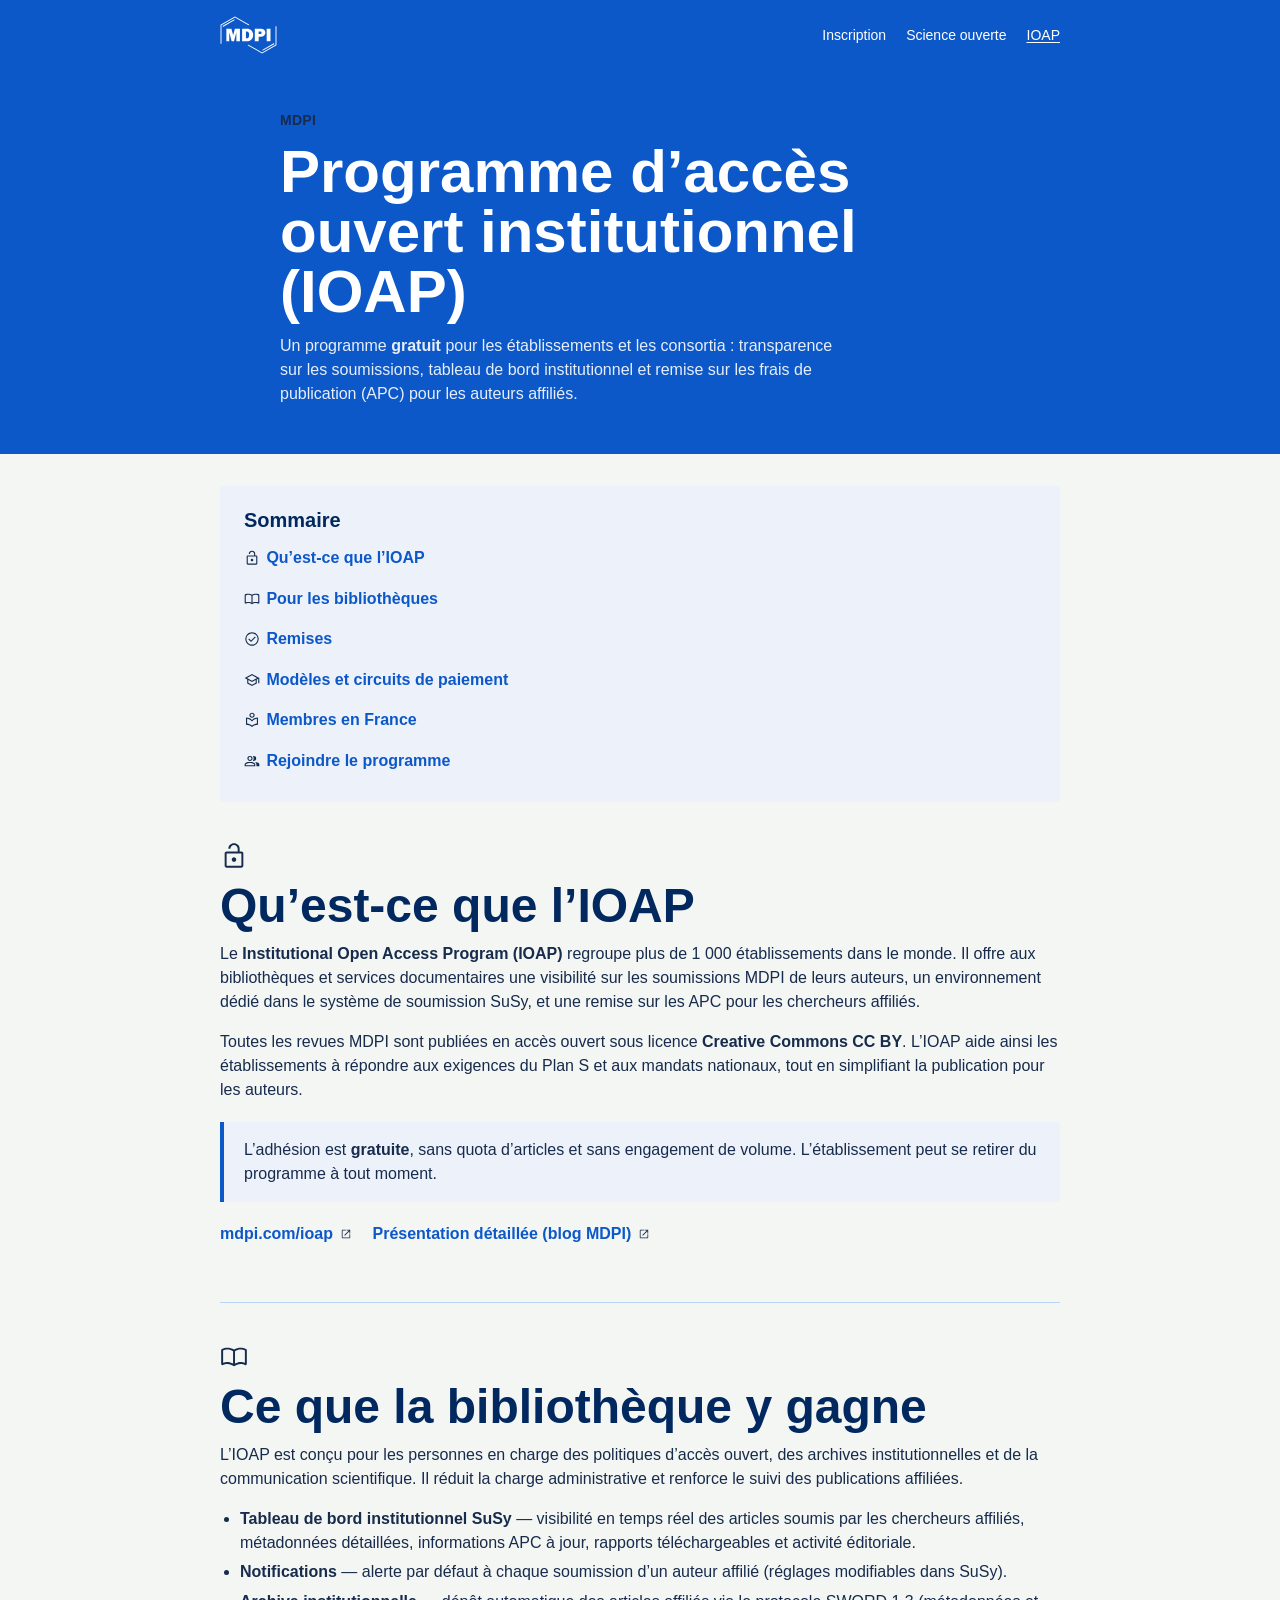
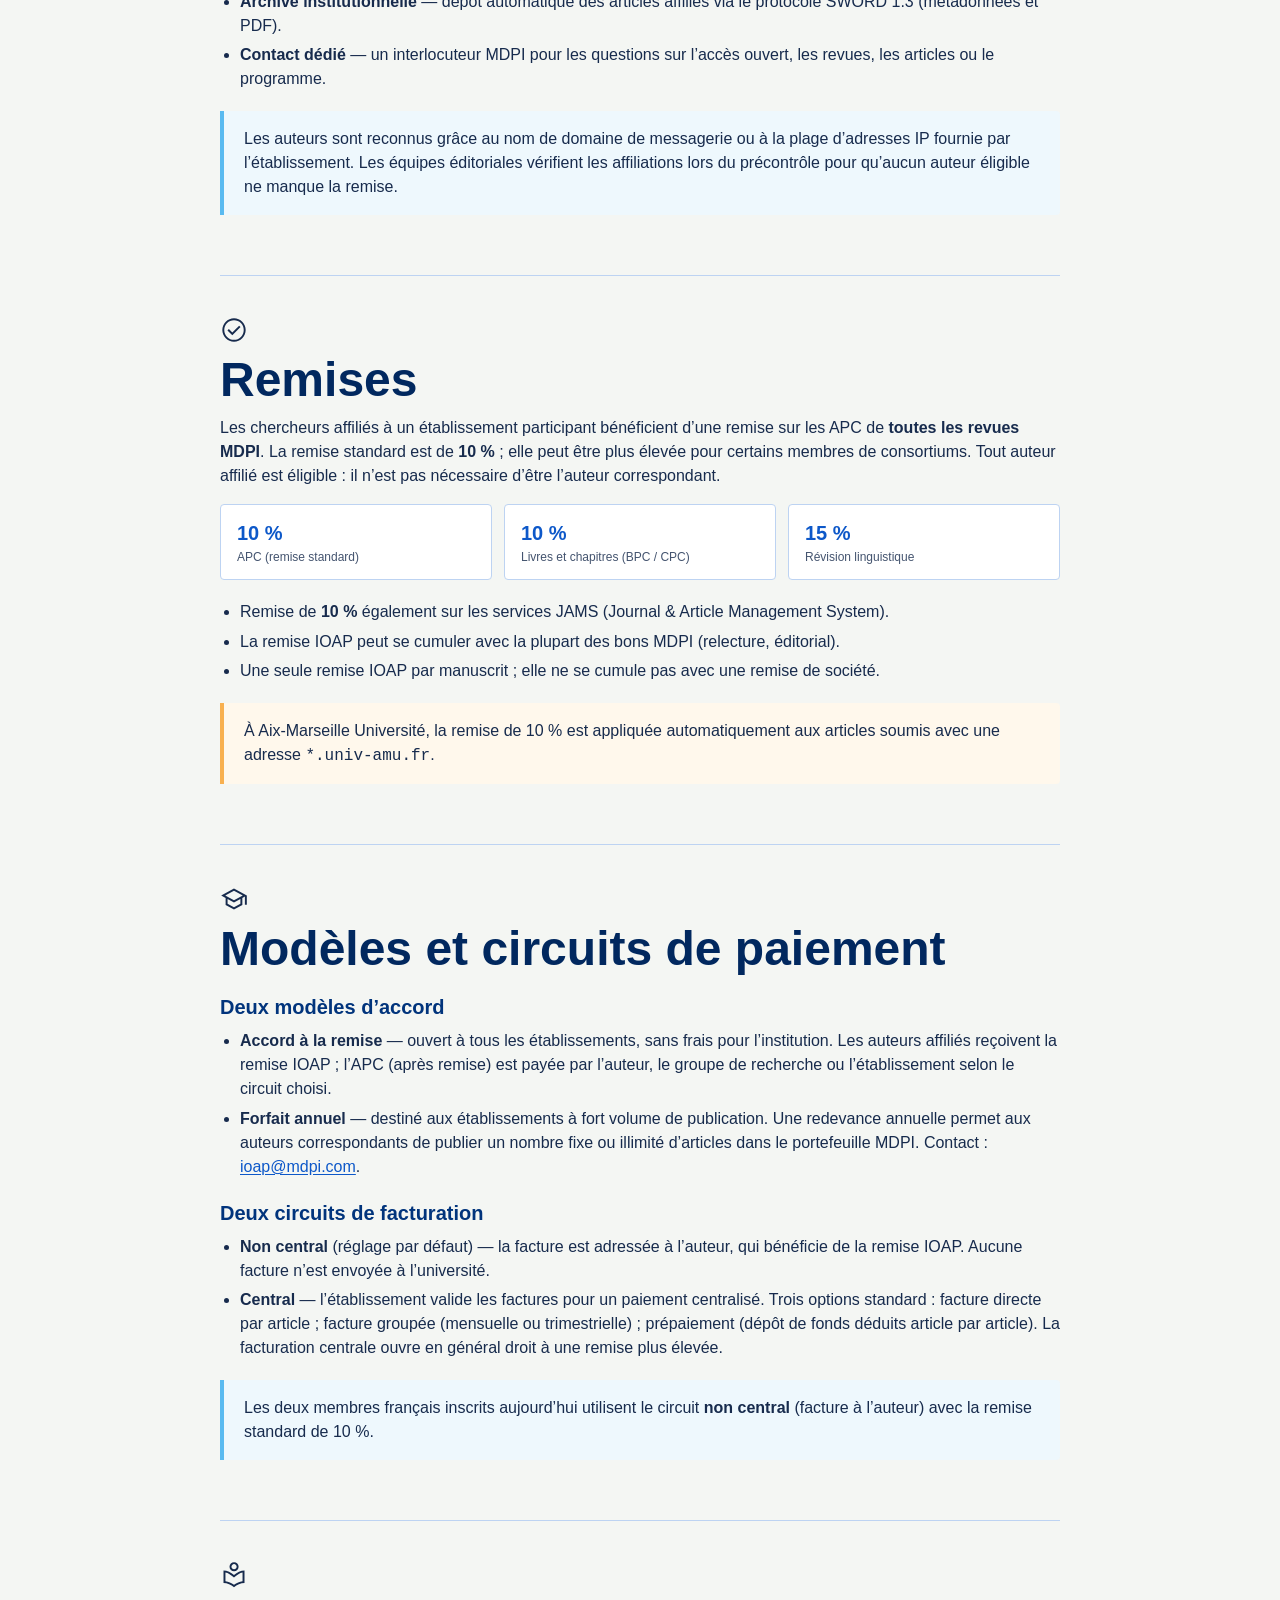
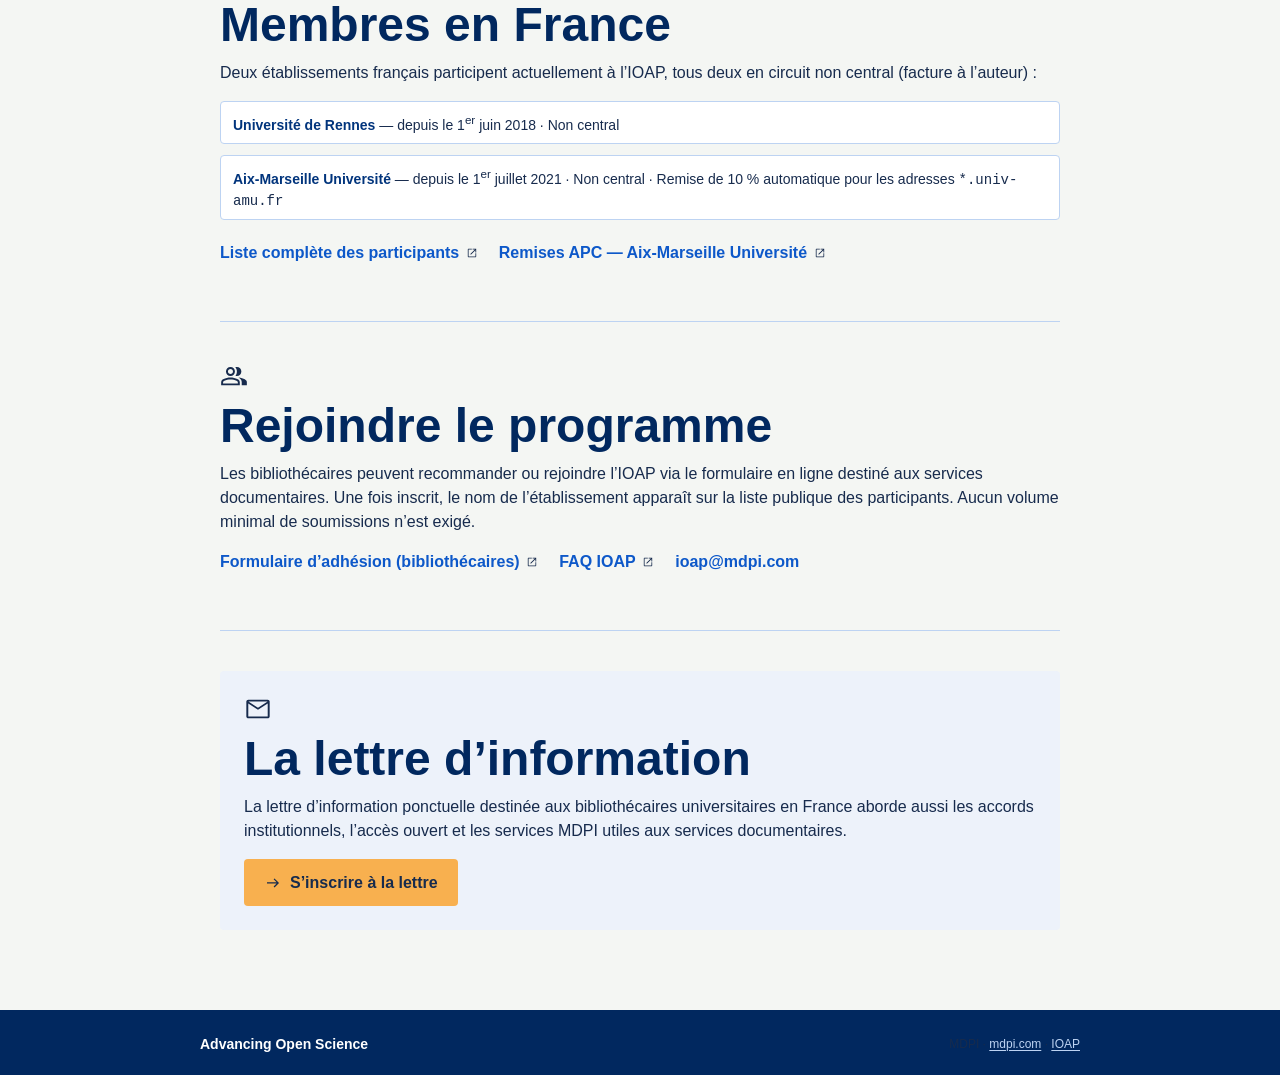
==== ioap.html @ bccba644 "include a dedicated page for IOAP" ====
<!DOCTYPE html>
<html lang="fr">
  <head>
    <meta charset="utf-8" />
    <meta name="viewport" content="width=device-width, initial-scale=1" />
    <title>Programme IOAP MDPI — Accès ouvert institutionnel</title>
    <meta
      name="description"
      content="Le programme d’accès ouvert institutionnel (IOAP) de MDPI : remises APC, tableau de bord SuSy, modèles de paiement et membres français."
    />
    <link rel="stylesheet" href="./styles.css" />
  </head>
  <body>
    <header class="site-header">
      <div class="header-inner">
        <a href="./index.html" aria-label="MDPI — Accueil">
          <img
            class="logo"
            src="./assets/logos/MDPI-logo-White.svg"
            alt="MDPI"
            width="120"
            height="35"
          />
        </a>
        <nav class="site-nav" aria-label="Navigation principale">
          <a href="./index.html">Inscription</a>
          <a href="./science-ouverte.html">Science ouverte</a>
          <a href="./ioap.html" aria-current="page">IOAP</a>
        </nav>
      </div>
    </header>

    <section class="hero">
      <div class="hero-inner">
        <p class="brand">MDPI</p>
        <h1>Programme d’accès ouvert institutionnel (IOAP)</h1>
        <p class="lede">
          Un programme <strong>gratuit</strong> pour les établissements et les
          consortia : transparence sur les soumissions, tableau de bord
          institutionnel et remise sur les frais de publication (APC) pour les
          auteurs affiliés.
        </p>
      </div>
    </section>

    <main class="main main-wide">
      <nav class="overview" aria-label="Sommaire IOAP">
        <h2>Sommaire</h2>
        <ul>
          <li>
            <a href="#presentation">
              <img class="icon-inline" src="./assets/icons/padlock-open.svg" alt="" />
              Qu’est-ce que l’IOAP
            </a>
          </li>
          <li>
            <a href="#bibliotheques">
              <img class="icon-inline" src="./assets/icons/library.svg" alt="" />
              Pour les bibliothèques
            </a>
          </li>
          <li>
            <a href="#remises">
              <img class="icon-inline" src="./assets/icons/check-circle.svg" alt="" />
              Remises
            </a>
          </li>
          <li>
            <a href="#modeles">
              <img class="icon-inline" src="./assets/icons/layers.svg" alt="" />
              Modèles et circuits de paiement
            </a>
          </li>
          <li>
            <a href="#france">
              <img class="icon-inline" src="./assets/icons/school.svg" alt="" />
              Membres en France
            </a>
          </li>
          <li>
            <a href="#rejoindre">
              <img class="icon-inline" src="./assets/icons/group.svg" alt="" />
              Rejoindre le programme
            </a>
          </li>
        </ul>
      </nav>

      <section class="section" id="presentation">
        <img
          class="section-icon"
          src="./assets/icons/padlock-open.svg"
          alt=""
          width="28"
          height="28"
        />
        <h2>Qu’est-ce que l’IOAP</h2>
        <p>
          Le <strong>Institutional Open Access Program (IOAP)</strong> regroupe
          plus de 1&nbsp;000 établissements dans le monde. Il offre aux
          bibliothèques et services documentaires une visibilité sur les
          soumissions MDPI de leurs auteurs, un environnement dédié dans le
          système de soumission SuSy, et une remise sur les APC pour les
          chercheurs affiliés.
        </p>
        <p>
          Toutes les revues MDPI sont publiées en accès ouvert sous licence
          <strong>Creative Commons CC BY</strong>. L’IOAP aide ainsi les
          établissements à répondre aux exigences du Plan&nbsp;S et aux mandats
          nationaux, tout en simplifiant la publication pour les auteurs.
        </p>
        <div class="callout">
          <p>
            L’adhésion est <strong>gratuite</strong>, sans quota d’articles et
            sans engagement de volume. L’établissement peut se retirer du
            programme à tout moment.
          </p>
        </div>
        <div class="links-inline">
          <a href="https://www.mdpi.com/ioap">
            mdpi.com/ioap
            <img class="icon-inline" src="./assets/icons/external-link.svg" alt="" />
          </a>
          <a href="https://blog.mdpi.com/2025/05/28/ioap-explained/">
            Présentation détaillée (blog MDPI)
            <img class="icon-inline" src="./assets/icons/external-link.svg" alt="" />
          </a>
        </div>
      </section>

      <section class="section" id="bibliotheques">
        <img
          class="section-icon"
          src="./assets/icons/library.svg"
          alt=""
          width="28"
          height="28"
        />
        <h2>Ce que la bibliothèque y gagne</h2>
        <p>
          L’IOAP est conçu pour les personnes en charge des politiques d’accès
          ouvert, des archives institutionnelles et de la communication
          scientifique. Il réduit la charge administrative et renforce le suivi
          des publications affiliées.
        </p>
        <ul>
          <li>
            <strong>Tableau de bord institutionnel SuSy</strong> — visibilité en
            temps réel des articles soumis par les chercheurs affiliés,
            métadonnées détaillées, informations APC à jour, rapports
            téléchargeables et activité éditoriale.
          </li>
          <li>
            <strong>Notifications</strong> — alerte par défaut à chaque
            soumission d’un auteur affilié (réglages modifiables dans SuSy).
          </li>
          <li>
            <strong>Archive institutionnelle</strong> — dépôt automatique des
            articles affiliés via le protocole SWORD&nbsp;1.3 (métadonnées et
            PDF).
          </li>
          <li>
            <strong>Contact dédié</strong> — un interlocuteur MDPI pour les
            questions sur l’accès ouvert, les revues, les articles ou le
            programme.
          </li>
        </ul>
        <div class="callout callout-note">
          <p>
            Les auteurs sont reconnus grâce au nom de domaine de messagerie ou à
            la plage d’adresses IP fournie par l’établissement. Les équipes
            éditoriales vérifient les affiliations lors du précontrôle pour
            qu’aucun auteur éligible ne manque la remise.
          </p>
        </div>
      </section>

      <section class="section" id="remises">
        <img
          class="section-icon"
          src="./assets/icons/check-circle.svg"
          alt=""
          width="28"
          height="28"
        />
        <h2>Remises</h2>
        <p>
          Les chercheurs affiliés à un établissement participant bénéficient
          d’une remise sur les APC de <strong>toutes les revues MDPI</strong>.
          La remise standard est de <strong>10&nbsp;%</strong> ; elle peut être
          plus élevée pour certains membres de consortiums. Tout auteur affilié
          est éligible : il n’est pas nécessaire d’être l’auteur correspondant.
        </p>
        <div class="metrics" aria-label="Remises IOAP">
          <div class="metric">
            <span class="value">10&nbsp;%</span>
            <span class="label">APC (remise standard)</span>
          </div>
          <div class="metric">
            <span class="value">10&nbsp;%</span>
            <span class="label">Livres et chapitres (BPC / CPC)</span>
          </div>
          <div class="metric">
            <span class="value">15&nbsp;%</span>
            <span class="label">Révision linguistique</span>
          </div>
        </div>
        <ul>
          <li>
            Remise de <strong>10&nbsp;%</strong> également sur les services
            JAMS (Journal &amp; Article Management System).
          </li>
          <li>
            La remise IOAP peut se cumuler avec la plupart des bons MDPI
            (relecture, éditorial).
          </li>
          <li>
            Une seule remise IOAP par manuscrit ; elle ne se cumule pas avec une
            remise de société.
          </li>
        </ul>
        <div class="callout callout-accent">
          <p>
            À Aix-Marseille Université, la remise de 10&nbsp;% est appliquée
            automatiquement aux articles soumis avec une adresse
            <code>*.univ-amu.fr</code>.
          </p>
        </div>
      </section>

      <section class="section" id="modeles">
        <img
          class="section-icon"
          src="./assets/icons/layers.svg"
          alt=""
          width="28"
          height="28"
        />
        <h2>Modèles et circuits de paiement</h2>
        <h3>Deux modèles d’accord</h3>
        <ul>
          <li>
            <strong>Accord à la remise</strong> — ouvert à tous les
            établissements, sans frais pour l’institution. Les auteurs affiliés
            reçoivent la remise IOAP ; l’APC (après remise) est payée par
            l’auteur, le groupe de recherche ou l’établissement selon le circuit
            choisi.
          </li>
          <li>
            <strong>Forfait annuel</strong> — destiné aux établissements à fort
            volume de publication. Une redevance annuelle permet aux auteurs
            correspondants de publier un nombre fixe ou illimité d’articles dans
            le portefeuille MDPI. Contact :
            <a href="mailto:ioap@mdpi.com">ioap@mdpi.com</a>.
          </li>
        </ul>
        <h3>Deux circuits de facturation</h3>
        <ul>
          <li>
            <strong>Non central</strong> (réglage par défaut) — la facture est
            adressée à l’auteur, qui bénéficie de la remise IOAP. Aucune
            facture n’est envoyée à l’université.
          </li>
          <li>
            <strong>Central</strong> — l’établissement valide les factures pour
            un paiement centralisé. Trois options standard : facture directe par
            article ; facture groupée (mensuelle ou trimestrielle) ; prépaiement
            (dépôt de fonds déduits article par article). La facturation
            centrale ouvre en général droit à une remise plus élevée.
          </li>
        </ul>
        <div class="callout callout-note">
          <p>
            Les deux membres français inscrits aujourd’hui utilisent le circuit
            <strong>non central</strong> (facture à l’auteur) avec la remise
            standard de 10&nbsp;%.
          </p>
        </div>
      </section>

      <section class="section" id="france">
        <img
          class="section-icon"
          src="./assets/icons/school.svg"
          alt=""
          width="28"
          height="28"
        />
        <h2>Membres en France</h2>
        <p>
          Deux établissements français participent actuellement à l’IOAP, tous
          deux en circuit non central (facture à l’auteur) :
        </p>
        <ul class="hierarchy">
          <li>
            <strong>Université de Rennes</strong> — depuis le 1<sup>er</sup>
            juin 2018 · Non central
          </li>
          <li>
            <strong>Aix-Marseille Université</strong> — depuis le
            1<sup>er</sup> juillet 2021 · Non central · Remise de 10&nbsp;%
            automatique pour les adresses <code>*.univ-amu.fr</code>
          </li>
        </ul>
        <div class="links-inline">
          <a href="https://www.mdpi.com/ioap">
            Liste complète des participants
            <img class="icon-inline" src="./assets/icons/external-link.svg" alt="" />
          </a>
          <a
            href="https://bu.univ-amu.libguides.com/openaccess/remises-apc"
          >
            Remises APC — Aix-Marseille Université
            <img class="icon-inline" src="./assets/icons/external-link.svg" alt="" />
          </a>
        </div>
      </section>

      <section class="section" id="rejoindre">
        <img
          class="section-icon"
          src="./assets/icons/group.svg"
          alt=""
          width="28"
          height="28"
        />
        <h2>Rejoindre le programme</h2>
        <p>
          Les bibliothécaires peuvent recommander ou rejoindre l’IOAP via le
          formulaire en ligne destiné aux services documentaires. Une fois
          inscrit, le nom de l’établissement apparaît sur la liste publique des
          participants. Aucun volume minimal de soumissions n’est exigé.
        </p>
        <div class="links-inline">
          <a href="https://www.mdpi.com/membership-form">
            Formulaire d’adhésion (bibliothécaires)
            <img class="icon-inline" src="./assets/icons/external-link.svg" alt="" />
          </a>
          <a href="https://www.mdpi.com/about/memberships_faq">
            FAQ IOAP
            <img class="icon-inline" src="./assets/icons/external-link.svg" alt="" />
          </a>
          <a href="mailto:ioap@mdpi.com">ioap@mdpi.com</a>
        </div>
      </section>

      <section class="closing" id="lettre">
        <img
          class="section-icon"
          src="./assets/icons/mail.svg"
          alt=""
          width="28"
          height="28"
        />
        <h2>La lettre d’information</h2>
        <p>
          La lettre d’information ponctuelle destinée aux bibliothécaires
          universitaires en France aborde aussi les accords institutionnels,
          l’accès ouvert et les services MDPI utiles aux services
          documentaires.
        </p>
        <a class="btn btn-primary" href="./index.html">
          <img class="icon-inline" src="./assets/icons/arrow-right.svg" alt="" />
          S’inscrire à la lettre
        </a>
      </section>
    </main>

    <footer class="site-footer">
      <div class="footer-inner">
        <p class="footer-tagline">Advancing Open Science</p>
        <p class="footer-meta">
          MDPI ·
          <a href="https://www.mdpi.com/">mdpi.com</a>
          ·
          <a href="https://www.mdpi.com/ioap">IOAP</a>
        </p>
      </div>
    </footer>
  </body>
</html>
---- styles.css ----
:root {
  --mdpi-blue: #0d58c9;
  --mdpi-blue-000: #e6eefa;
  --mdpi-blue-100: #bdd3f2;
  --mdpi-blue-200: #85aee8;
  --mdpi-blue-300: #528cde;
  --mdpi-blue-400: #1f6ad4;
  --mdpi-blue-500: #0d58c9;
  --mdpi-blue-800: #01347c;
  --mdpi-blue-900: #01285f;
  --mdpi-green: #009e6f;
  --mdpi-yellow: #f8b04f;
  --paper-off-white: #f4f6f3;
  --paper-blue: #edf2fa;
  --signal-error: #e11900;
  --signal-warning: #ffc043;
  --signal-success: #05944f;
  --signal-info: #59baf0;
  --ink: #172b4d;
  --ink-muted: #44546f;
  --white: #ffffff;
  --radius: 4px;
  --font: "Suisse Int'l", "Helvetica Neue", Helvetica, Arial, sans-serif;
  --max-width: 720px;
  --max-width-wide: 880px;
}

*,
*::before,
*::after {
  box-sizing: border-box;
}

html {
  scroll-behavior: smooth;
}

body {
  margin: 0;
  font-family: var(--font);
  font-size: 16px;
  line-height: 24px;
  font-weight: 400;
  color: var(--ink);
  background: var(--paper-off-white);
  text-align: left;
}

img {
  max-width: 100%;
  height: auto;
  display: block;
}

a {
  color: var(--mdpi-blue);
  text-decoration: underline;
  text-underline-offset: 2px;
}

a:hover {
  color: var(--mdpi-blue-800);
}

.site-header {
  background: var(--mdpi-blue);
  color: var(--white);
}

.site-header a {
  color: var(--white);
  text-decoration: none;
}

.site-header a:hover {
  text-decoration: underline;
}

.header-inner {
  max-width: var(--max-width-wide);
  margin: 0 auto;
  padding: 1rem 1.25rem;
  display: flex;
  align-items: center;
  justify-content: space-between;
  gap: 1rem;
}

.logo {
  height: 38px;
  width: auto;
}

.site-nav {
  display: flex;
  gap: 1.25rem;
  font-size: 14px;
  line-height: 20px;
}

.site-nav a[aria-current="page"] {
  text-decoration: underline;
}

.hero {
  background: var(--mdpi-blue);
  color: var(--white);
  padding: 2.5rem 1.25rem 3rem;
}

.hero-inner {
  max-width: var(--max-width);
  margin: 0 auto;
}

.hero .brand {
  font-size: 14px;
  line-height: 20px;
  font-weight: 600;
  letter-spacing: 0.02em;
  margin: 0 0 0.75rem;
}

.hero h1 {
  margin: 0 0 0.75rem;
  font-weight: 700;
  font-size: 36px;
  line-height: 40px;
}

.hero .lede {
  margin: 0;
  font-size: 16px;
  line-height: 24px;
  max-width: 36em;
  color: var(--mdpi-blue-000);
}

@media (min-width: 768px) {
  .hero h1 {
    font-size: 48px;
    line-height: 48px;
  }
}

@media (min-width: 1024px) {
  .hero h1 {
    font-size: 60px;
    line-height: 60px;
  }
}

.main {
  max-width: var(--max-width);
  margin: 0 auto;
  padding: 2rem 1.25rem 3rem;
}

.main-wide {
  max-width: var(--max-width-wide);
}

.section {
  margin-bottom: 2.5rem;
  padding-bottom: 2.5rem;
  border-bottom: 1px solid var(--mdpi-blue-100);
}

.section:last-of-type {
  border-bottom: none;
  margin-bottom: 0;
  padding-bottom: 0;
}

.section-icon {
  width: 28px;
  height: 28px;
  margin-bottom: 0.75rem;
}

h2 {
  margin: 0 0 0.75rem;
  font-weight: 700;
  font-size: 30px;
  line-height: 36px;
  color: var(--mdpi-blue-900);
}

@media (min-width: 768px) {
  h2 {
    font-size: 36px;
    line-height: 40px;
  }
}

@media (min-width: 1024px) {
  h2 {
    font-size: 48px;
    line-height: 48px;
  }
}

h3 {
  margin: 1.25rem 0 0.5rem;
  font-weight: 600;
  font-size: 20px;
  line-height: 28px;
  color: var(--mdpi-blue-800);
}

p,
li {
  color: var(--ink);
}

p {
  margin: 0 0 1rem;
}

ul {
  margin: 0 0 1rem;
  padding-left: 1.25rem;
}

li {
  margin-bottom: 0.35rem;
}

.overview {
  background: var(--paper-blue);
  border-radius: var(--radius);
  padding: 1.25rem 1.5rem;
  margin-bottom: 2.5rem;
}

.overview h2 {
  font-size: 20px;
  line-height: 28px;
  margin-bottom: 0.75rem;
}

.overview ul {
  list-style: none;
  padding: 0;
  margin: 0;
  display: grid;
  gap: 0.5rem;
}

.overview a {
  display: inline-flex;
  align-items: center;
  gap: 0.4rem;
  font-weight: 600;
  text-decoration: none;
}

.overview a:hover {
  text-decoration: underline;
}

.overview .icon-inline {
  width: 16px;
  height: 16px;
}

.callout {
  background: var(--paper-blue);
  border-left: 4px solid var(--mdpi-blue);
  border-radius: 0 var(--radius) var(--radius) 0;
  padding: 1rem 1.25rem;
  margin: 1.25rem 0;
}

.callout p {
  margin: 0;
}

.callout-accent {
  border-left-color: var(--mdpi-yellow);
  background: #fff8ec;
}

.callout-note {
  border-left-color: var(--signal-info);
  background: #eef8fd;
}

.hierarchy {
  list-style: none;
  padding: 0;
  margin: 1rem 0;
  display: grid;
  gap: 0.35rem;
}

.hierarchy li {
  background: var(--white);
  border: 1px solid var(--mdpi-blue-100);
  border-radius: var(--radius);
  padding: 0.5rem 0.75rem;
  font-size: 14px;
  line-height: 20px;
}

.hierarchy strong {
  font-weight: 600;
  color: var(--mdpi-blue-800);
}

.metrics {
  display: grid;
  gap: 0.75rem;
  margin: 1rem 0 1.25rem;
}

@media (min-width: 640px) {
  .metrics {
    grid-template-columns: repeat(3, 1fr);
  }
}

.metric {
  background: var(--white);
  border: 1px solid var(--mdpi-blue-100);
  border-radius: var(--radius);
  padding: 0.85rem 1rem;
}

.metric .value {
  display: block;
  font-size: 20px;
  line-height: 28px;
  font-weight: 700;
  color: var(--mdpi-blue);
}

.metric .label {
  display: block;
  font-size: 12px;
  line-height: 16px;
  color: var(--ink-muted);
  margin-top: 0.15rem;
}

.form-panel {
  background: var(--white);
  border: 1px solid var(--mdpi-blue-100);
  border-radius: var(--radius);
  padding: 1.5rem;
  margin-top: 1.5rem;
}

.form-row {
  margin-bottom: 1rem;
}

.form-row label {
  display: block;
  font-size: 14px;
  line-height: 20px;
  font-weight: 600;
  margin-bottom: 0.35rem;
  color: var(--ink);
}

.form-row input,
.form-row select {
  width: 100%;
  font-family: inherit;
  font-size: 16px;
  line-height: 24px;
  padding: 0.6rem 0.75rem;
  border: 1px solid var(--mdpi-blue-200);
  border-radius: var(--radius);
  background: var(--white);
  color: var(--ink);
}

.form-row input:focus,
.form-row select:focus {
  outline: 2px solid var(--mdpi-blue);
  outline-offset: 1px;
  border-color: var(--mdpi-blue);
}

.form-grid {
  display: grid;
  gap: 1rem;
}

@media (min-width: 640px) {
  .form-grid {
    grid-template-columns: 1fr 1fr;
  }
}

.honeypot {
  position: absolute;
  left: -9999px;
  width: 1px;
  height: 1px;
  overflow: hidden;
}

.consent {
  display: flex;
  gap: 0.65rem;
  align-items: flex-start;
  margin: 1.25rem 0;
  font-size: 14px;
  line-height: 20px;
}

.consent input {
  margin-top: 0.2rem;
  flex-shrink: 0;
}

.btn {
  display: inline-flex;
  align-items: center;
  justify-content: center;
  gap: 0.5rem;
  font-family: inherit;
  font-size: 16px;
  line-height: 24px;
  font-weight: 600;
  padding: 0.7rem 1.25rem;
  border: none;
  border-radius: var(--radius);
  cursor: pointer;
  text-decoration: none;
}

.btn-primary {
  background: var(--mdpi-yellow);
  color: var(--ink);
}

.btn-primary:hover {
  background: #f09c2a;
  color: var(--ink);
}

.btn-secondary {
  background: var(--mdpi-blue);
  color: var(--white);
}

.btn-secondary:hover {
  background: var(--mdpi-blue-800);
  color: var(--white);
}

.btn .icon-inline {
  width: 18px;
  height: 18px;
}

.btn:disabled {
  opacity: 0.6;
  cursor: not-allowed;
}

.form-status {
  margin-top: 1rem;
  padding: 0.85rem 1rem;
  border-radius: var(--radius);
  font-size: 14px;
  line-height: 20px;
  display: none;
}

.form-status.is-visible {
  display: block;
}

.form-status.success {
  background: #e6f6ef;
  color: var(--signal-success);
  border: 1px solid var(--signal-success);
}

.form-status.error {
  background: #fdecea;
  color: var(--signal-error);
  border: 1px solid var(--signal-error);
}

.links-inline {
  display: flex;
  flex-wrap: wrap;
  gap: 0.75rem 1.25rem;
  margin: 1rem 0;
}

.links-inline a {
  display: inline-flex;
  align-items: center;
  gap: 0.35rem;
  font-weight: 600;
  text-decoration: none;
}

.links-inline a:hover {
  text-decoration: underline;
}

.icon-inline {
  width: 14px;
  height: 14px;
  flex-shrink: 0;
}

.closing {
  background: var(--paper-blue);
  border-radius: var(--radius);
  padding: 1.5rem;
  margin-top: 2rem;
}

.site-footer {
  background: var(--mdpi-blue-900);
  color: var(--mdpi-blue-000);
  padding: 1.5rem 1.25rem;
  margin-top: 2rem;
}

.footer-inner {
  max-width: var(--max-width-wide);
  margin: 0 auto;
  display: flex;
  flex-wrap: wrap;
  align-items: center;
  justify-content: space-between;
  gap: 1rem;
}

.footer-tagline {
  margin: 0;
  font-size: 14px;
  line-height: 20px;
  font-weight: 600;
  color: var(--white);
}

.footer-meta {
  margin: 0;
  font-size: 12px;
  line-height: 16px;
}

.site-footer a {
  color: var(--mdpi-blue-100);
}
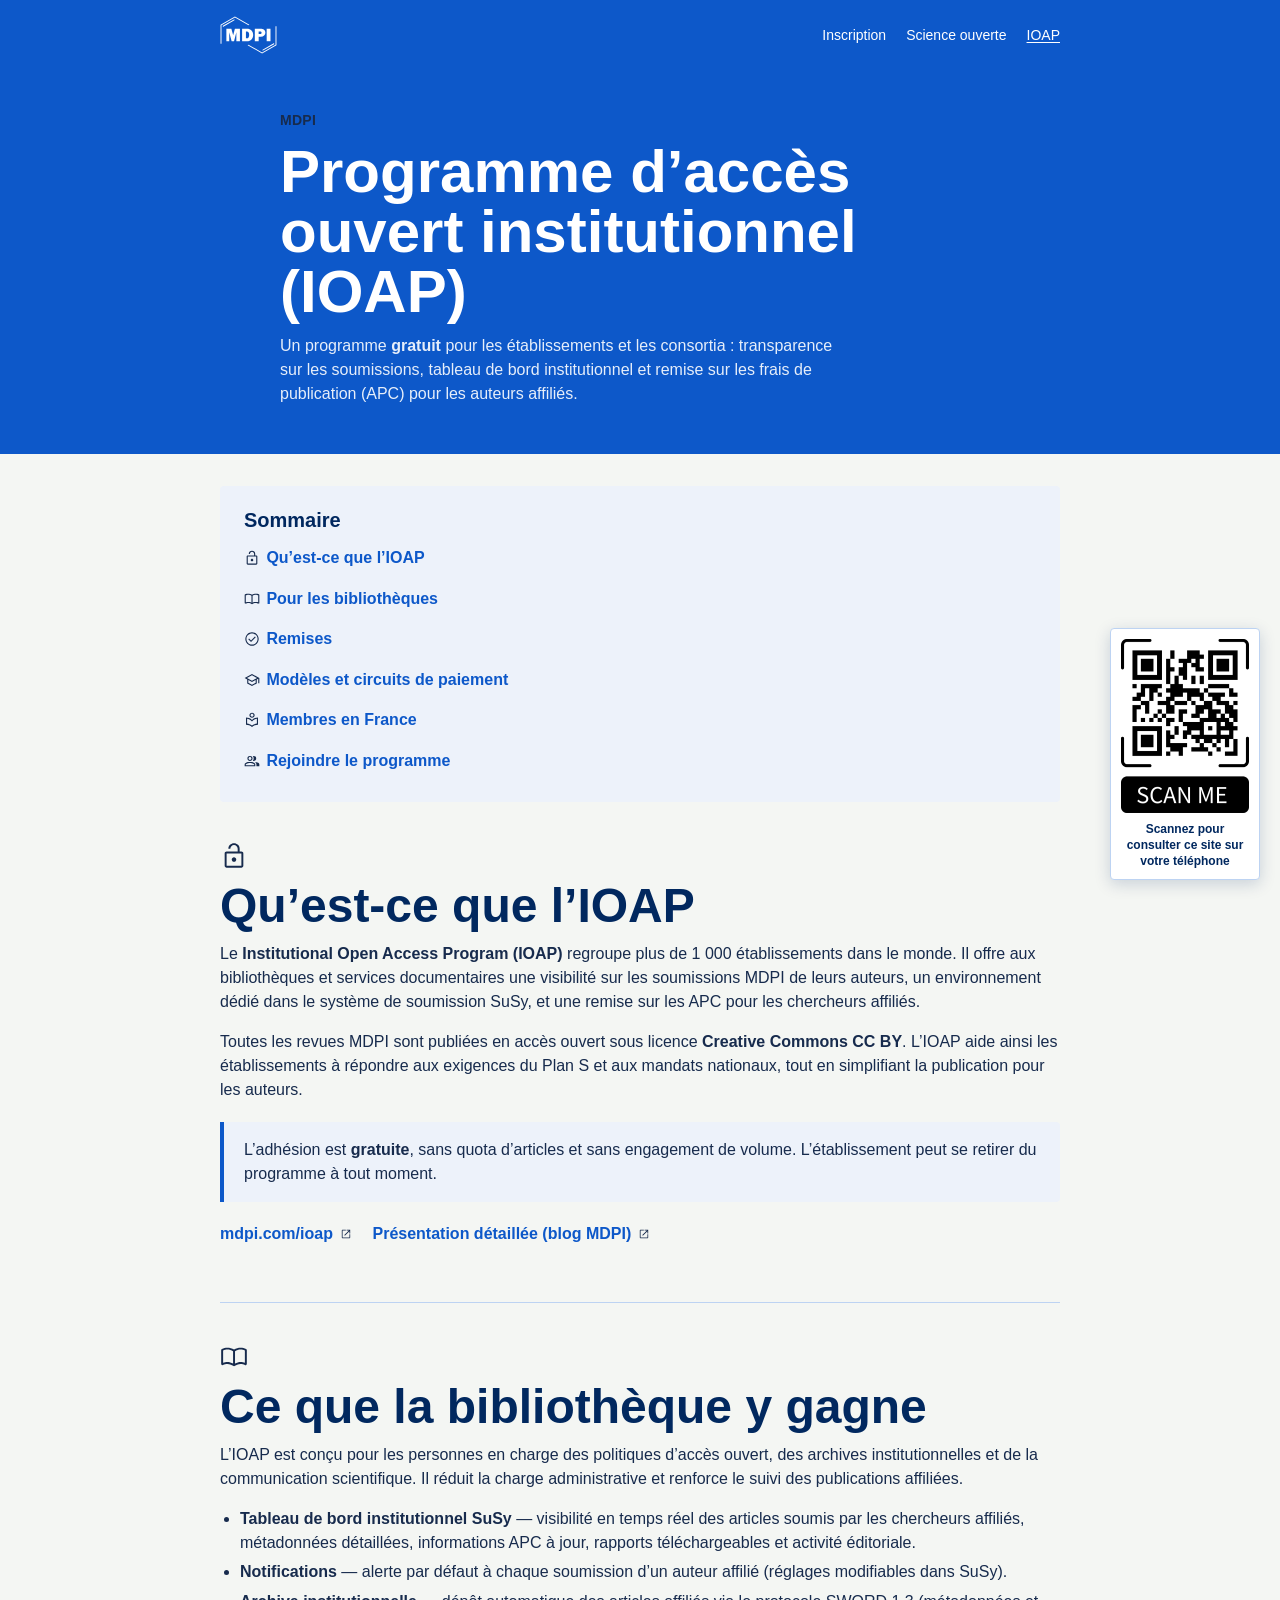
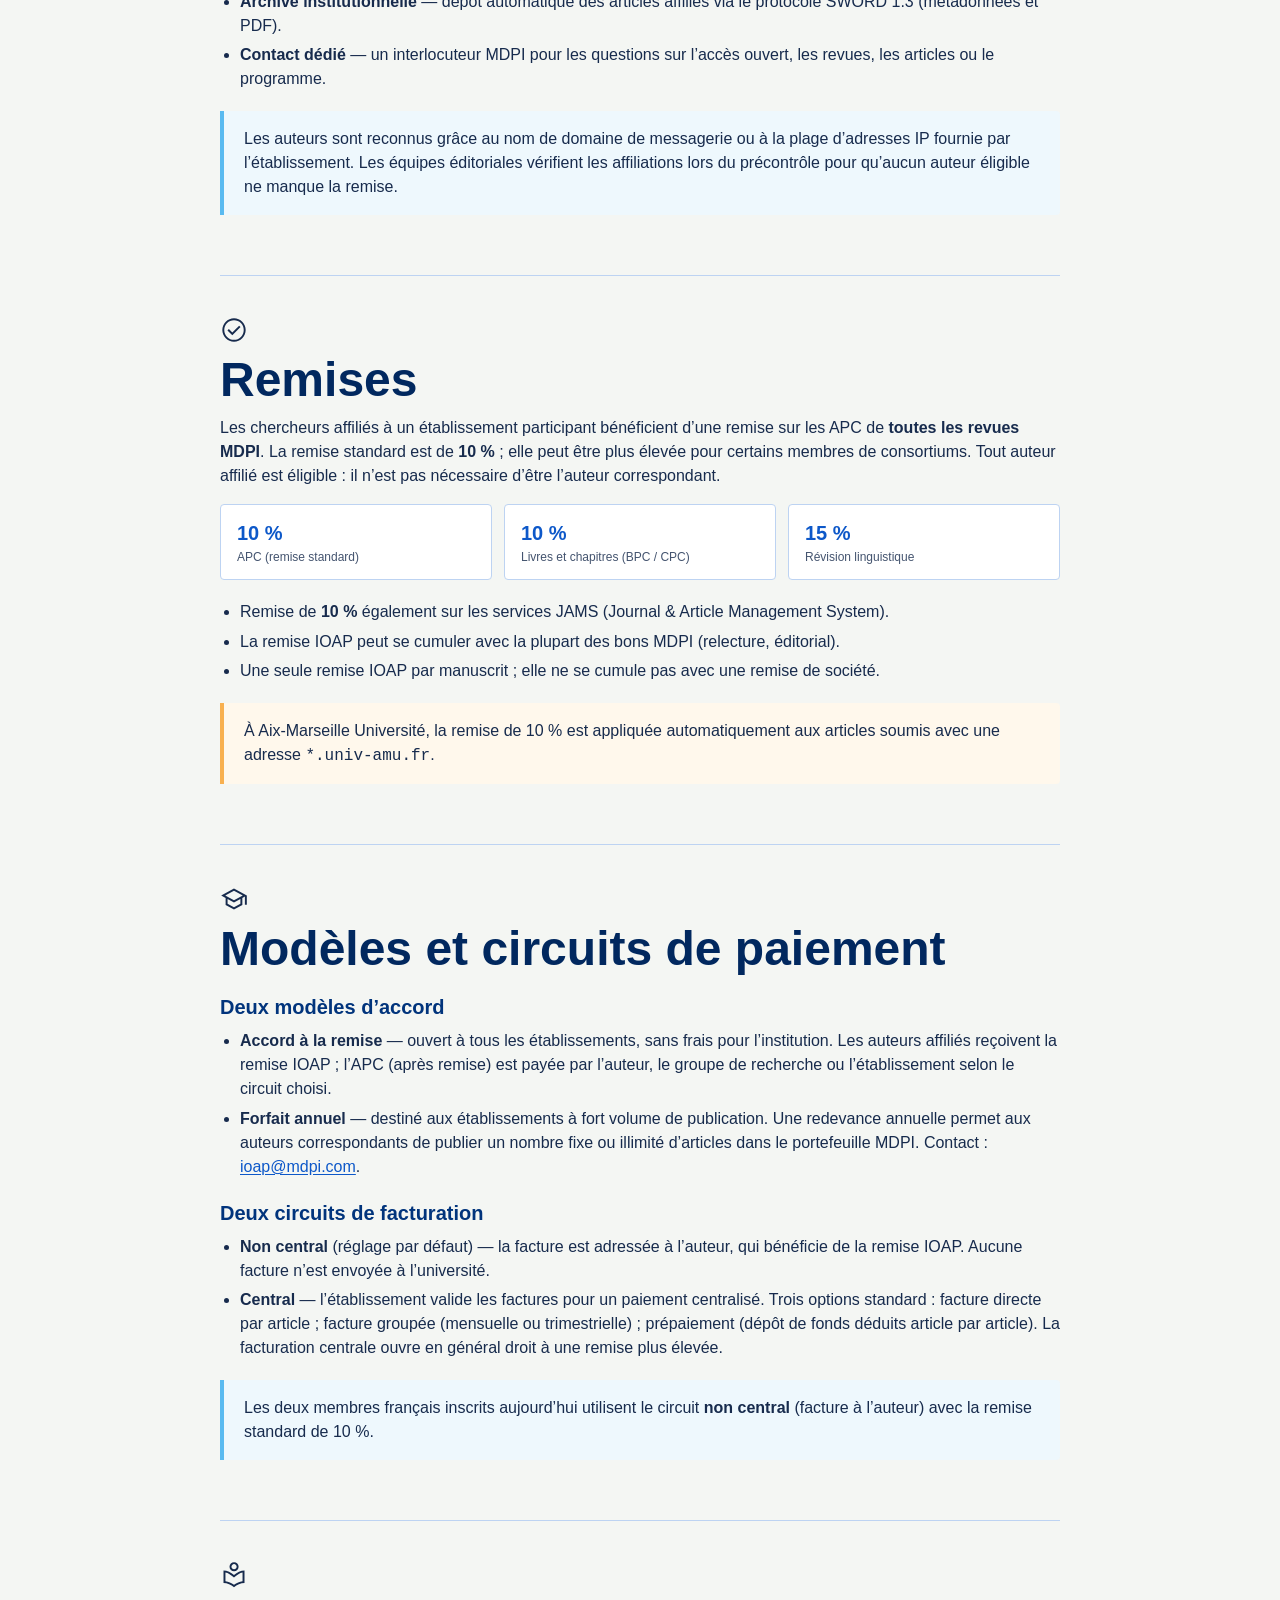
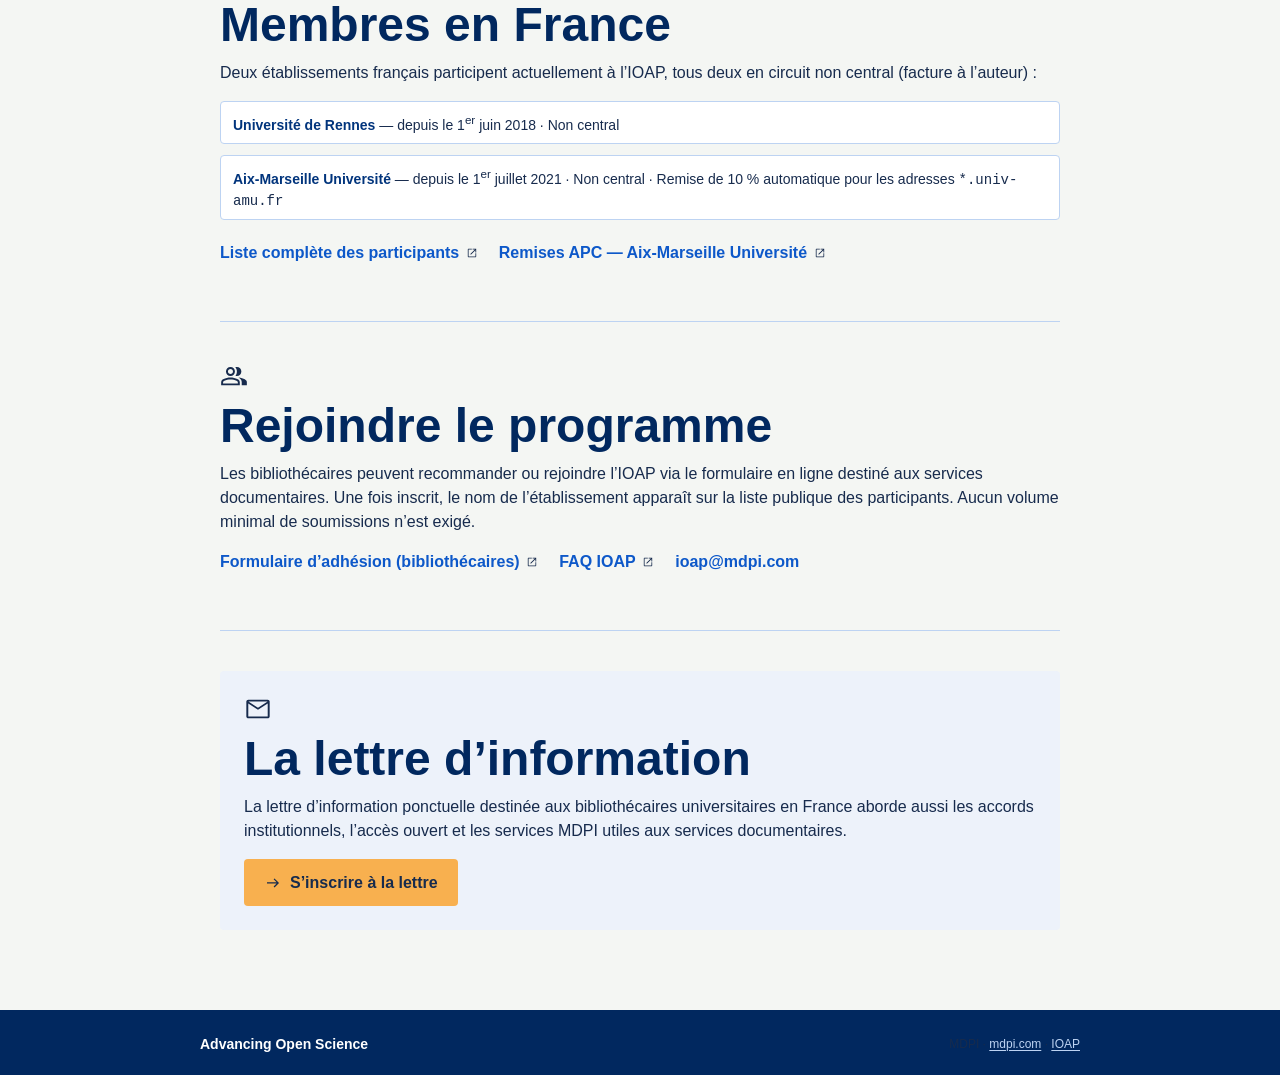
==== commit 97ba2945: "add floating QR code on desktop" ====
--- a/ioap.html
+++ b/ioap.html
@@ -377,5 +377,15 @@
         </p>
       </div>
     </footer>
+
+    <aside class="qr-badge" aria-label="Consulter ce site sur votre téléphone">
+      <img
+        src="./qr-code.png"
+        alt="QR code vers ce site"
+        width="754"
+        height="1024"
+      />
+      <p>Scannez pour consulter ce site sur votre téléphone</p>
+    </aside>
   </body>
 </html>
--- a/styles.css
+++ b/styles.css
@@ -554,3 +554,45 @@
 .site-footer a {
   color: var(--mdpi-blue-100);
 }
+
+.qr-badge {
+  display: none;
+}
+
+/* Only shown where the side gutter is wide enough not to cover content. */
+@media (min-width: 1200px) {
+  .qr-badge {
+    display: block;
+    position: fixed;
+    right: 1.25rem;
+    bottom: 1.25rem;
+    z-index: 10;
+    width: 150px;
+    background: var(--white);
+    border: 1px solid var(--mdpi-blue-100);
+    border-radius: var(--radius);
+    padding: 0.6rem;
+    box-shadow: 0 4px 16px rgba(1, 40, 95, 0.18);
+  }
+
+  .qr-badge p {
+    margin: 0.5rem 0 0;
+    font-size: 12px;
+    line-height: 16px;
+    font-weight: 600;
+    text-align: center;
+    color: var(--mdpi-blue-900);
+  }
+}
+
+@media (min-width: 1440px) {
+  .qr-badge {
+    width: 190px;
+  }
+}
+
+@media print {
+  .qr-badge {
+    display: none;
+  }
+}
